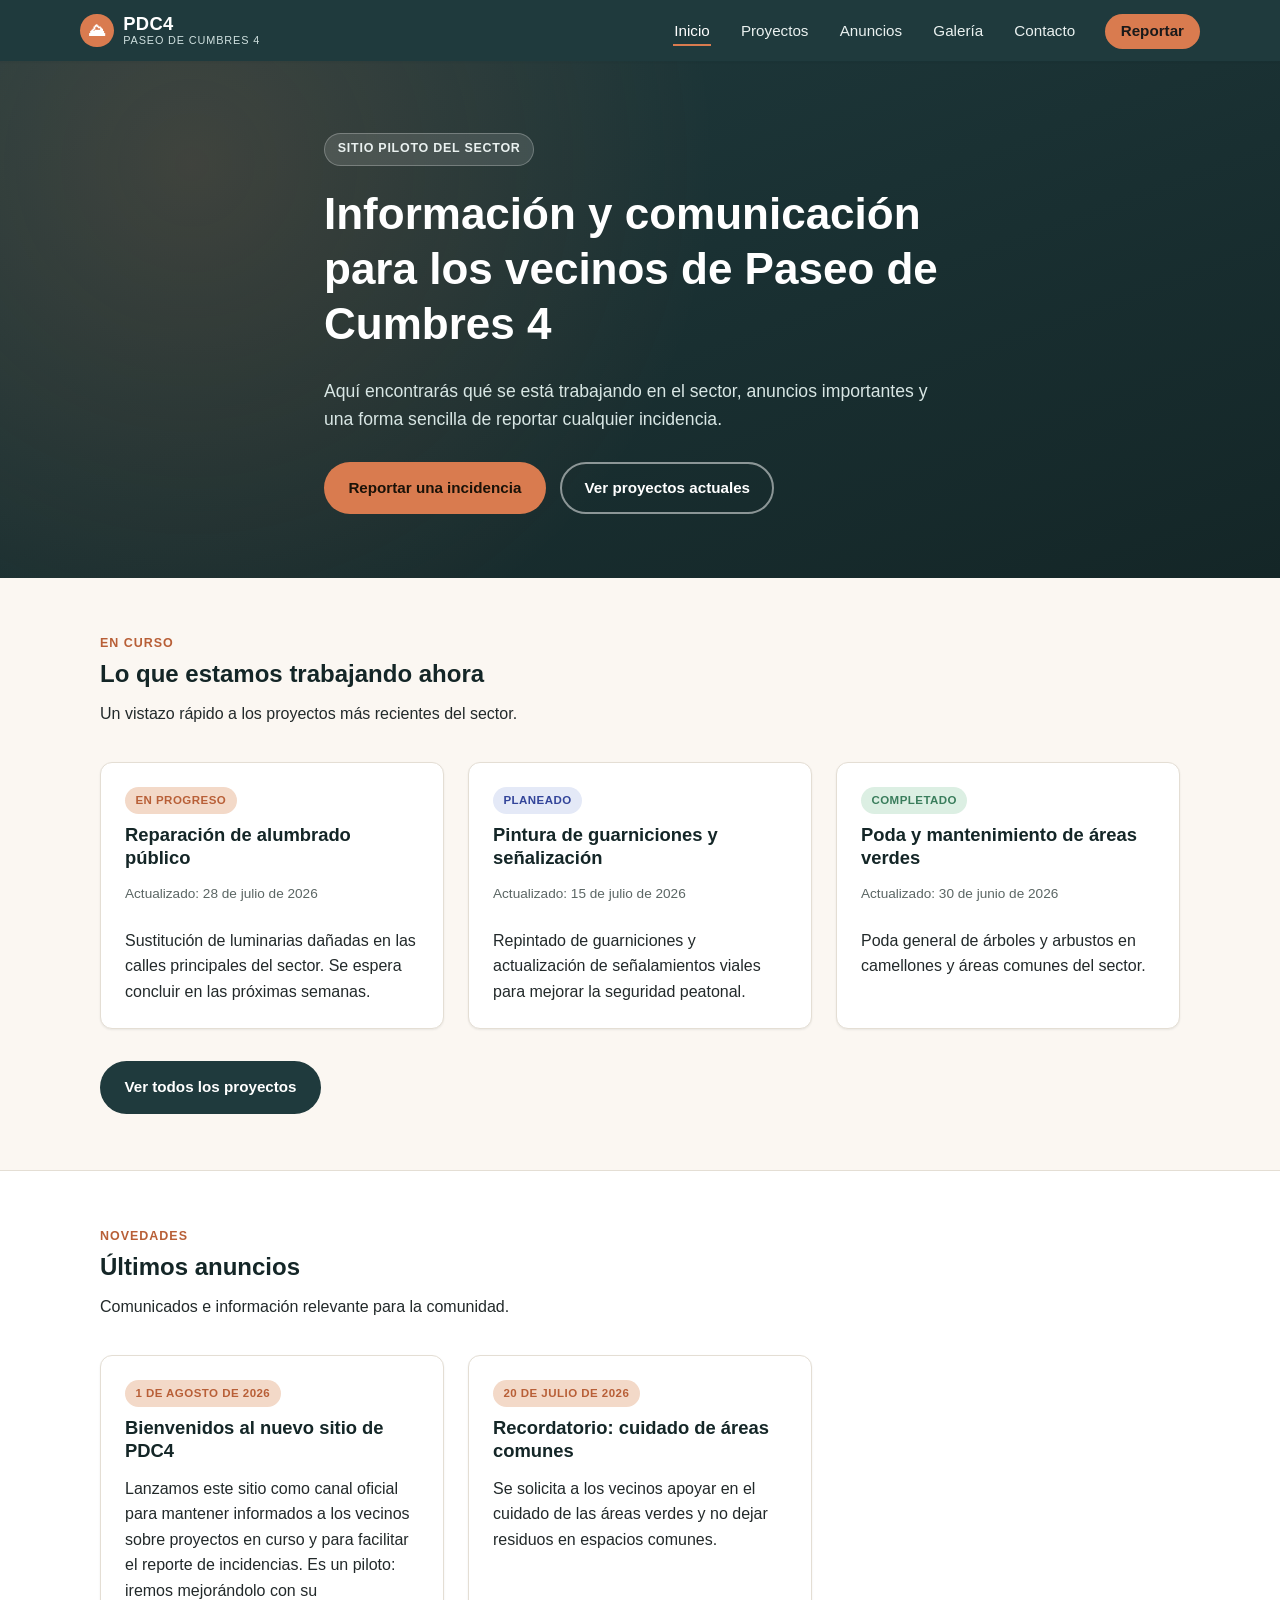
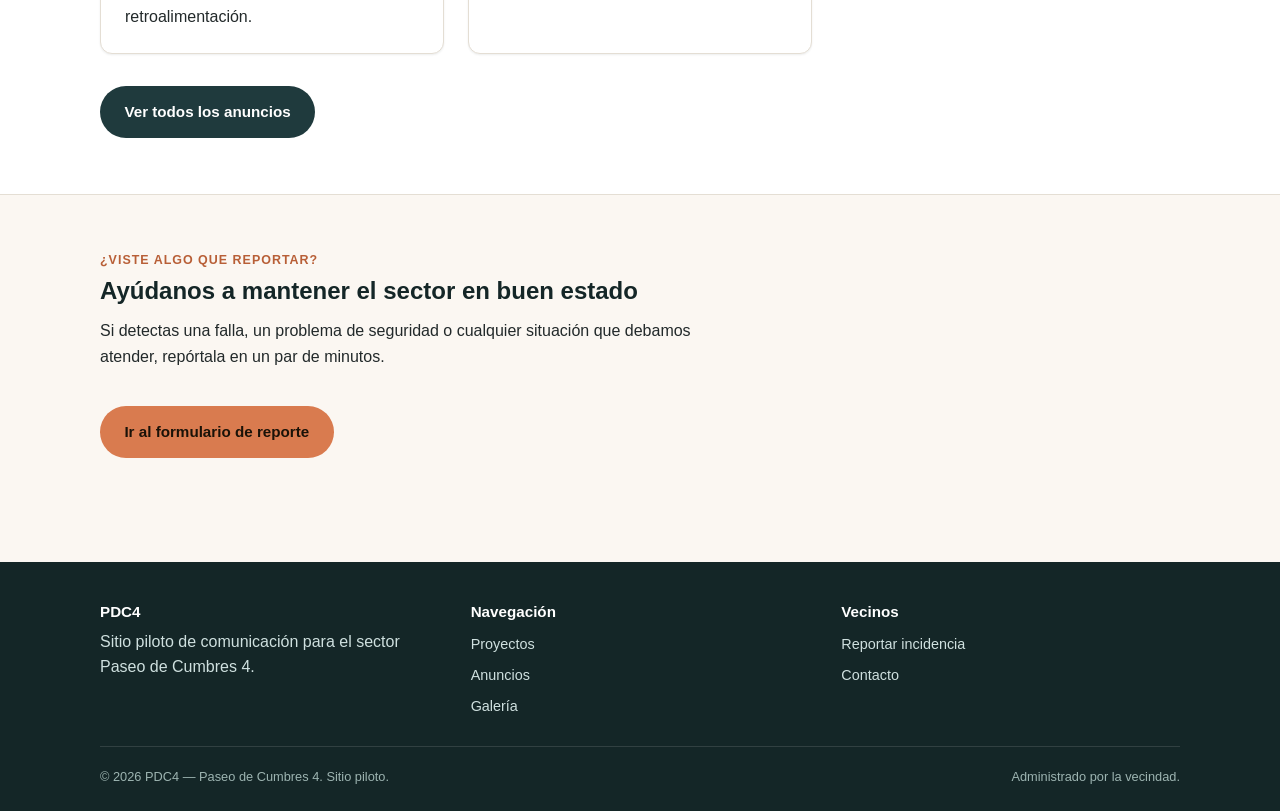
==== index.html @ 250b93a7 "Sitio inicial PDC4: página del sector Paseo de Cumbres 4 Sitio estático piloto para informar a los v" ====
<!DOCTYPE html>
<html lang="es">
<head>
  <meta charset="UTF-8" />
  <meta name="viewport" content="width=device-width, initial-scale=1.0" />
  <title>PDC4 · Paseo de Cumbres 4</title>
  <meta name="description" content="Sitio oficial del sector Paseo de Cumbres 4: proyectos en curso, anuncios y reporte de incidencias para los vecinos." />
  <link rel="icon" href="data:image/svg+xml,%3Csvg xmlns='http://www.w3.org/2000/svg' viewBox='0 0 100 100'%3E%3Crect width='100' height='100' rx='20' fill='%231f3a3d'/%3E%3Cpath d='M15 72 L38 34 L52 56 L65 28 L90 72 Z' fill='%23d97b4f'/%3E%3C/svg%3E" />
  <link rel="stylesheet" href="css/styles.css" />
</head>
<body>
  <a class="skip-link" href="#main">Saltar al contenido principal</a>

  <header class="site-header">
    <nav class="nav container" data-open="false">
      <a class="nav__brand" href="index.html">
        <span class="nav__brand-mark" aria-hidden="true">⛰</span>
        <span class="nav__brand-text">
          PDC4
          <span class="nav__brand-sub">Paseo de Cumbres 4</span>
        </span>
      </a>
      <button class="nav__toggle" type="button" aria-expanded="false" aria-controls="nav-list" aria-label="Abrir menú de navegación">
        <span class="nav__toggle-icon"></span>
      </button>
      <ul class="nav__list" id="nav-list">
        <li><a class="nav__link" href="index.html" aria-current="page">Inicio</a></li>
        <li><a class="nav__link" href="proyectos.html">Proyectos</a></li>
        <li><a class="nav__link" href="anuncios.html">Anuncios</a></li>
        <li><a class="nav__link" href="galeria.html">Galería</a></li>
        <li><a class="nav__link" href="contacto.html">Contacto</a></li>
        <li><a class="nav__link nav__cta" href="reportar.html">Reportar</a></li>
      </ul>
    </nav>
  </header>

  <main id="main">
    <section class="hero">
      <div class="container hero__inner">
        <span class="hero__eyebrow">Sitio piloto del sector</span>
        <h1>Información y comunicación para los vecinos de Paseo de Cumbres 4</h1>
        <p>
          Aquí encontrarás qué se está trabajando en el sector, anuncios importantes
          y una forma sencilla de reportar cualquier incidencia.
        </p>
        <div class="hero__actions">
          <a class="btn btn--primary" href="reportar.html">Reportar una incidencia</a>
          <a class="btn btn--outline" href="proyectos.html">Ver proyectos actuales</a>
        </div>
      </div>
    </section>

    <section class="section">
      <div class="container">
        <div class="section__head">
          <span class="section__kicker">En curso</span>
          <h2>Lo que estamos trabajando ahora</h2>
          <p>Un vistazo rápido a los proyectos más recientes del sector.</p>
        </div>
        <div class="grid" id="proyectos-destacados">
          <p class="state-msg">Cargando proyectos…</p>
        </div>
        <div class="section__foot">
          <a class="btn btn--solid-dark" href="proyectos.html">Ver todos los proyectos</a>
        </div>
      </div>
    </section>

    <section class="section section--muted">
      <div class="container">
        <div class="section__head">
          <span class="section__kicker">Novedades</span>
          <h2>Últimos anuncios</h2>
          <p>Comunicados e información relevante para la comunidad.</p>
        </div>
        <div class="grid" id="anuncios-destacados">
          <p class="state-msg">Cargando anuncios…</p>
        </div>
        <div class="section__foot">
          <a class="btn btn--solid-dark" href="anuncios.html">Ver todos los anuncios</a>
        </div>
      </div>
    </section>

    <section class="section">
      <div class="container">
        <div class="section__head">
          <span class="section__kicker">¿Viste algo que reportar?</span>
          <h2>Ayúdanos a mantener el sector en buen estado</h2>
          <p>
            Si detectas una falla, un problema de seguridad o cualquier situación que
            debamos atender, repórtala en un par de minutos.
          </p>
        </div>
        <a class="btn btn--primary" href="reportar.html">Ir al formulario de reporte</a>
      </div>
    </section>
  </main>

  <footer class="site-footer">
    <div class="container">
      <div class="footer-grid">
        <div>
          <h4>PDC4</h4>
          <p>Sitio piloto de comunicación para el sector Paseo de Cumbres 4.</p>
        </div>
        <div>
          <h4>Navegación</h4>
          <a href="proyectos.html">Proyectos</a>
          <a href="anuncios.html">Anuncios</a>
          <a href="galeria.html">Galería</a>
        </div>
        <div>
          <h4>Vecinos</h4>
          <a href="reportar.html">Reportar incidencia</a>
          <a href="contacto.html">Contacto</a>
        </div>
      </div>
      <div class="site-footer__bottom">
        <span>© 2026 PDC4 — Paseo de Cumbres 4. Sitio piloto.</span>
        <span>Administrado por la vecindad.</span>
      </div>
    </div>
  </footer>

  <script src="js/main.js"></script>
</body>
</html>
---- css/styles.css ----
/* ==========================================================================
   PDC4 — Paseo de Cumbres 4
   Hoja de estilos principal
   ========================================================================== */

:root {
  /* Paleta — inspirada en las montañas ("Cumbres") y calidez vecinal */
  --color-primary: #1f3a3d;
  --color-primary-dark: #142627;
  --color-primary-light: #2f5458;
  --color-accent: #d97b4f;
  --color-accent-dark: #b85f37;
  --color-accent-light: #f3d9c8;
  --color-bg: #fbf7f2;
  --color-surface: #ffffff;
  --color-text: #22292a;
  --color-text-muted: #5b6664;
  --color-border: #e4ded4;
  --color-success: #3a7d5c;
  --color-danger: #b3432b;

  --font-base: -apple-system, BlinkMacSystemFont, "Segoe UI", Roboto, Helvetica, Arial, sans-serif;

  --radius-sm: 6px;
  --radius-md: 12px;
  --radius-lg: 20px;

  --shadow-sm: 0 1px 2px rgba(20, 38, 39, 0.08);
  --shadow-md: 0 6px 20px rgba(20, 38, 39, 0.10);

  --max-width: 1120px;
}

/* -------------------------------------------------------------------------
   Reset básico
   ------------------------------------------------------------------------- */
*,
*::before,
*::after {
  box-sizing: border-box;
}

html {
  scroll-behavior: smooth;
}

body {
  margin: 0;
  font-family: var(--font-base);
  color: var(--color-text);
  background: var(--color-bg);
  line-height: 1.6;
  -webkit-font-smoothing: antialiased;
}

img {
  max-width: 100%;
  display: block;
}

h1, h2, h3, h4 {
  line-height: 1.25;
  margin: 0 0 0.5em;
  color: var(--color-primary-dark);
}

p {
  margin: 0 0 1em;
}

a {
  color: var(--color-accent-dark);
}

ul {
  margin: 0;
  padding: 0;
  list-style: none;
}

button {
  font-family: inherit;
}

:focus-visible {
  outline: 3px solid var(--color-accent);
  outline-offset: 2px;
}

.container {
  width: 100%;
  max-width: var(--max-width);
  margin: 0 auto;
  padding: 0 1.25rem;
}

.visually-hidden {
  position: absolute;
  width: 1px;
  height: 1px;
  padding: 0;
  margin: -1px;
  overflow: hidden;
  clip: rect(0, 0, 0, 0);
  white-space: nowrap;
  border: 0;
}

.skip-link {
  position: absolute;
  left: -999px;
  top: 0;
  background: var(--color-primary-dark);
  color: #fff;
  padding: 0.75rem 1.25rem;
  z-index: 100;
  border-radius: 0 0 var(--radius-sm) 0;
}

.skip-link:focus {
  left: 0;
}

/* -------------------------------------------------------------------------
   Encabezado / navegación
   ------------------------------------------------------------------------- */
.site-header {
  background: var(--color-primary);
  color: #fff;
  position: sticky;
  top: 0;
  z-index: 50;
  box-shadow: var(--shadow-sm);
}

.nav {
  display: flex;
  align-items: center;
  justify-content: space-between;
  padding: 0.85rem 0;
}

.nav__brand {
  display: flex;
  align-items: center;
  gap: 0.6rem;
  color: #fff;
  text-decoration: none;
  font-weight: 700;
  font-size: 1.15rem;
  letter-spacing: 0.02em;
}

.nav__brand-mark {
  display: inline-flex;
  align-items: center;
  justify-content: center;
  width: 2.1rem;
  height: 2.1rem;
  border-radius: 50%;
  background: var(--color-accent);
  font-size: 1.1rem;
}

.nav__brand-text {
  display: flex;
  flex-direction: column;
  line-height: 1.1;
}

.nav__brand-sub {
  font-weight: 400;
  font-size: 0.68rem;
  color: #cfe0df;
  text-transform: uppercase;
  letter-spacing: 0.08em;
}

.nav__toggle {
  display: none;
  background: transparent;
  border: 1px solid rgba(255, 255, 255, 0.35);
  border-radius: var(--radius-sm);
  color: #fff;
  width: 2.5rem;
  height: 2.5rem;
  align-items: center;
  justify-content: center;
  cursor: pointer;
}

.nav__toggle-icon,
.nav__toggle-icon::before,
.nav__toggle-icon::after {
  display: block;
  width: 1.25rem;
  height: 2px;
  background: #fff;
  position: relative;
  transition: transform 0.2s ease, opacity 0.2s ease;
}

.nav__toggle-icon::before,
.nav__toggle-icon::after {
  content: "";
  position: absolute;
  left: 0;
}

.nav__toggle-icon::before {
  top: -6px;
}

.nav__toggle-icon::after {
  top: 6px;
}

.nav__list {
  display: flex;
  gap: 1.75rem;
  align-items: center;
}

.nav__link {
  color: #eaf1f0;
  text-decoration: none;
  font-size: 0.95rem;
  font-weight: 500;
  padding: 0.35rem 0.1rem;
  border-bottom: 2px solid transparent;
}

.nav__link:hover,
.nav__link:focus-visible {
  border-bottom-color: var(--color-accent);
}

.nav__link[aria-current="page"] {
  border-bottom-color: var(--color-accent);
  color: #fff;
}

.nav__cta {
  background: var(--color-accent);
  color: #1a1a1a;
  padding: 0.5rem 1rem;
  border-radius: 999px;
  font-weight: 700;
}

.nav__cta:hover,
.nav__cta:focus-visible {
  background: var(--color-accent-dark);
  color: #fff;
  border-bottom-color: transparent;
}

@media (max-width: 760px) {
  .nav__toggle {
    display: inline-flex;
  }

  .nav__list {
    position: absolute;
    top: 100%;
    left: 0;
    right: 0;
    background: var(--color-primary-dark);
    flex-direction: column;
    align-items: stretch;
    gap: 0;
    max-height: 0;
    overflow: hidden;
    transition: max-height 0.25s ease;
  }

  .nav[data-open="true"] .nav__list {
    max-height: 26rem;
  }

  .nav[data-open="true"] .nav__toggle-icon {
    background: transparent;
  }

  .nav[data-open="true"] .nav__toggle-icon::before {
    transform: translateY(6px) rotate(45deg);
  }

  .nav[data-open="true"] .nav__toggle-icon::after {
    transform: translateY(-6px) rotate(-45deg);
  }

  .nav__link {
    padding: 0.9rem 1.25rem;
    border-bottom: 1px solid rgba(255, 255, 255, 0.08);
    border-radius: 0;
  }

  .nav__link[aria-current="page"] {
    background: rgba(217, 123, 79, 0.15);
  }

  .nav__cta {
    margin: 0.75rem 1.25rem;
    text-align: center;
    border-radius: var(--radius-sm);
  }
}

/* -------------------------------------------------------------------------
   Hero
   ------------------------------------------------------------------------- */
.hero {
  background:
    radial-gradient(circle at 15% 20%, rgba(217, 123, 79, 0.18), transparent 45%),
    linear-gradient(160deg, var(--color-primary) 0%, var(--color-primary-dark) 100%);
  color: #fff;
  padding: 4.5rem 0 4rem;
}

.hero__inner {
  max-width: 42rem;
}

.hero__eyebrow {
  display: inline-block;
  background: rgba(255, 255, 255, 0.12);
  border: 1px solid rgba(255, 255, 255, 0.25);
  color: #eaf1f0;
  font-size: 0.78rem;
  font-weight: 600;
  letter-spacing: 0.06em;
  text-transform: uppercase;
  padding: 0.35rem 0.8rem;
  border-radius: 999px;
  margin-bottom: 1.25rem;
}

.hero h1 {
  color: #fff;
  font-size: clamp(2rem, 4vw, 2.75rem);
  margin-bottom: 0.6em;
}

.hero p {
  color: #d8e6e4;
  font-size: 1.1rem;
  max-width: 38rem;
}

.hero__actions {
  display: flex;
  flex-wrap: wrap;
  gap: 0.9rem;
  margin-top: 1.75rem;
}

/* -------------------------------------------------------------------------
   Botones
   ------------------------------------------------------------------------- */
.btn {
  display: inline-flex;
  align-items: center;
  gap: 0.5rem;
  padding: 0.75rem 1.4rem;
  border-radius: 999px;
  font-weight: 700;
  text-decoration: none;
  border: 2px solid transparent;
  cursor: pointer;
  font-size: 0.95rem;
  transition: transform 0.15s ease, background 0.15s ease, color 0.15s ease;
}

.btn:hover {
  transform: translateY(-1px);
}

.btn--primary {
  background: var(--color-accent);
  color: #1a1208;
}

.btn--primary:hover,
.btn--primary:focus-visible {
  background: var(--color-accent-dark);
  color: #fff;
}

.btn--outline {
  border-color: rgba(255, 255, 255, 0.5);
  color: #fff;
}

.btn--outline:hover,
.btn--outline:focus-visible {
  border-color: #fff;
  background: rgba(255, 255, 255, 0.08);
}

.btn--solid-dark {
  background: var(--color-primary);
  color: #fff;
}

.btn--solid-dark:hover,
.btn--solid-dark:focus-visible {
  background: var(--color-primary-dark);
}

/* -------------------------------------------------------------------------
   Secciones genéricas
   ------------------------------------------------------------------------- */
.section {
  padding: 3.5rem 0;
}

.section--muted {
  background: var(--color-surface);
  border-top: 1px solid var(--color-border);
  border-bottom: 1px solid var(--color-border);
}

.section__head {
  max-width: 40rem;
  margin-bottom: 2.25rem;
}

.section__kicker {
  color: var(--color-accent-dark);
  font-weight: 700;
  text-transform: uppercase;
  font-size: 0.78rem;
  letter-spacing: 0.08em;
  margin-bottom: 0.4em;
  display: block;
}

.section__foot {
  margin-top: 2rem;
}

/* -------------------------------------------------------------------------
   Tarjetas
   ------------------------------------------------------------------------- */
.grid {
  display: grid;
  gap: 1.5rem;
  grid-template-columns: repeat(auto-fill, minmax(260px, 1fr));
}

.card {
  background: var(--color-surface);
  border: 1px solid var(--color-border);
  border-radius: var(--radius-md);
  padding: 1.5rem;
  box-shadow: var(--shadow-sm);
  display: flex;
  flex-direction: column;
  gap: 0.6rem;
}

.card__badge {
  align-self: flex-start;
  font-size: 0.72rem;
  font-weight: 700;
  text-transform: uppercase;
  letter-spacing: 0.04em;
  padding: 0.25rem 0.65rem;
  border-radius: 999px;
  background: var(--color-accent-light);
  color: var(--color-accent-dark);
}

.card__badge--en-progreso {
  background: var(--color-accent-light);
  color: var(--color-accent-dark);
}

.card__badge--planeado {
  background: #e4e9f7;
  color: #33459a;
}

.card__badge--completado {
  background: #dcefe3;
  color: var(--color-success);
}

.card h3 {
  margin-bottom: 0.2em;
  font-size: 1.15rem;
}

.card__meta {
  color: var(--color-text-muted);
  font-size: 0.85rem;
}

.card__desc {
  color: var(--color-text);
  margin-bottom: 0;
}

.card--placeholder {
  align-items: center;
  justify-content: center;
  text-align: center;
  color: var(--color-text-muted);
  border-style: dashed;
}

.state-msg {
  color: var(--color-text-muted);
  font-style: italic;
}

/* -------------------------------------------------------------------------
   Galería
   ------------------------------------------------------------------------- */
.gallery-grid {
  display: grid;
  gap: 1rem;
  grid-template-columns: repeat(auto-fill, minmax(220px, 1fr));
}

.gallery-item {
  aspect-ratio: 4 / 3;
  border-radius: var(--radius-md);
  overflow: hidden;
  background: linear-gradient(135deg, var(--color-primary-light), var(--color-primary));
  display: flex;
  align-items: center;
  justify-content: center;
  color: #eaf1f0;
  text-align: center;
  padding: 1rem;
  border: 1px solid var(--color-border);
}

.gallery-item img {
  width: 100%;
  height: 100%;
  object-fit: cover;
}

.gallery-item__placeholder {
  font-size: 0.85rem;
}

/* -------------------------------------------------------------------------
   Formulario / Reportar
   ------------------------------------------------------------------------- */
.report-panel {
  background: var(--color-surface);
  border: 1px solid var(--color-border);
  border-radius: var(--radius-lg);
  padding: 1.5rem;
  box-shadow: var(--shadow-md);
}

.report-panel iframe {
  width: 100%;
  min-height: 900px;
  border: 0;
  border-radius: var(--radius-md);
}

.report-fallback {
  margin-top: 1rem;
  padding: 1rem 1.25rem;
  background: var(--color-accent-light);
  border-radius: var(--radius-sm);
  font-size: 0.92rem;
}

.field-list {
  display: grid;
  gap: 0.75rem;
  grid-template-columns: repeat(auto-fill, minmax(220px, 1fr));
  margin-top: 1.25rem;
}

.field-list li {
  background: var(--color-bg);
  border: 1px solid var(--color-border);
  border-radius: var(--radius-sm);
  padding: 0.8rem 1rem;
  font-size: 0.9rem;
}

.field-list strong {
  display: block;
  color: var(--color-primary-dark);
  margin-bottom: 0.15em;
}

/* -------------------------------------------------------------------------
   Contacto
   ------------------------------------------------------------------------- */
.contact-grid {
  display: grid;
  gap: 1.5rem;
  grid-template-columns: repeat(auto-fit, minmax(260px, 1fr));
}

.contact-card {
  background: var(--color-surface);
  border: 1px solid var(--color-border);
  border-radius: var(--radius-md);
  padding: 1.5rem;
}

.contact-card__icon {
  width: 2.5rem;
  height: 2.5rem;
  border-radius: 50%;
  background: var(--color-accent-light);
  color: var(--color-accent-dark);
  display: flex;
  align-items: center;
  justify-content: center;
  font-size: 1.2rem;
  margin-bottom: 0.75rem;
}

.editable-note {
  display: inline-block;
  margin-top: 0.5rem;
  font-size: 0.78rem;
  color: var(--color-danger);
  background: #fbe6e0;
  padding: 0.2rem 0.55rem;
  border-radius: var(--radius-sm);
}

/* -------------------------------------------------------------------------
   Pie de página
   ------------------------------------------------------------------------- */
.site-footer {
  background: var(--color-primary-dark);
  color: #cfe0df;
  padding: 2.5rem 0 1.5rem;
  margin-top: 3rem;
}

.footer-grid {
  display: grid;
  gap: 2rem;
  grid-template-columns: repeat(auto-fit, minmax(200px, 1fr));
  margin-bottom: 1.5rem;
}

.footer-grid h4 {
  color: #fff;
  font-size: 0.95rem;
}

.footer-grid a {
  color: #cfe0df;
  text-decoration: none;
  display: block;
  padding: 0.25rem 0;
  font-size: 0.9rem;
}

.footer-grid a:hover {
  color: var(--color-accent);
}

.site-footer__bottom {
  border-top: 1px solid rgba(255, 255, 255, 0.12);
  padding-top: 1.25rem;
  font-size: 0.8rem;
  color: #9db4b1;
  display: flex;
  flex-wrap: wrap;
  gap: 0.5rem 1rem;
  justify-content: space-between;
}

/* -------------------------------------------------------------------------
   Responsive helpers
   ------------------------------------------------------------------------- */
@media (max-width: 600px) {
  .section {
    padding: 2.5rem 0;
  }

  .hero {
    padding: 3.25rem 0 2.75rem;
  }

  .report-panel iframe {
    min-height: 1100px;
  }
}
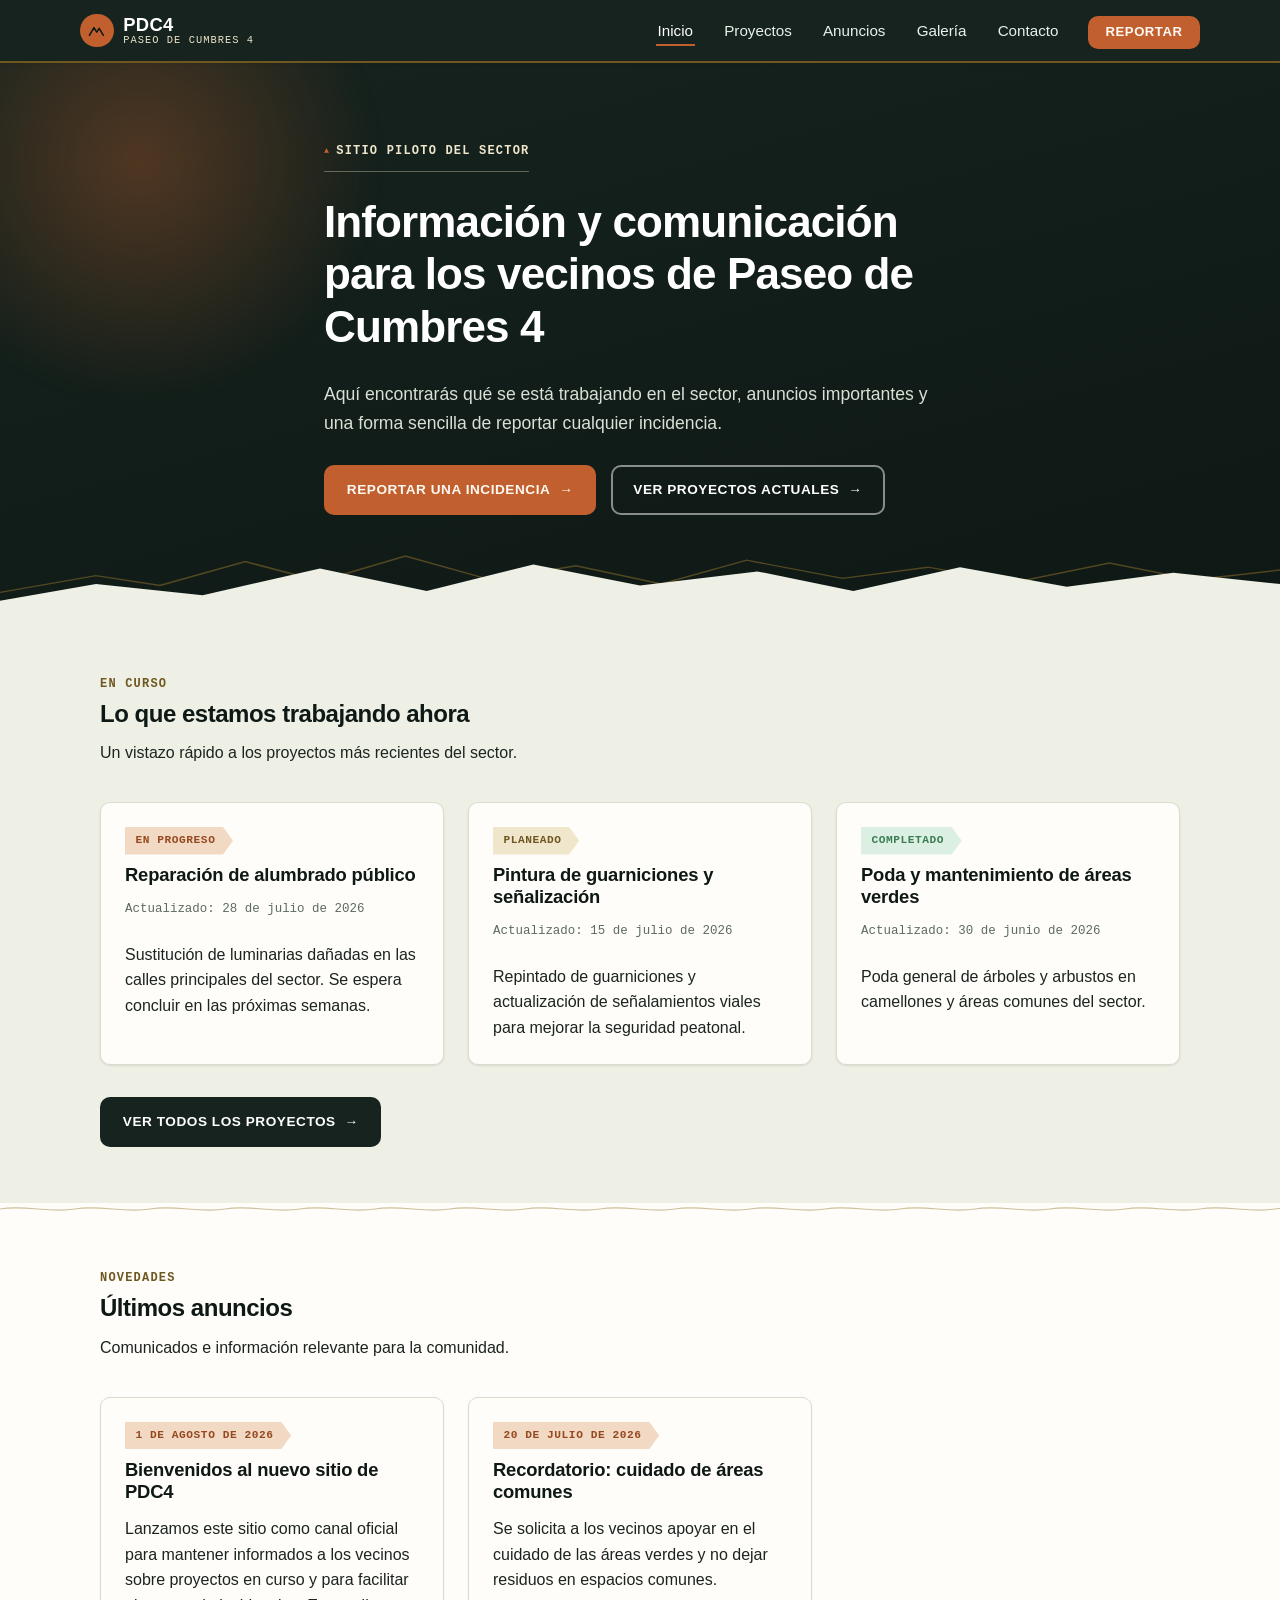
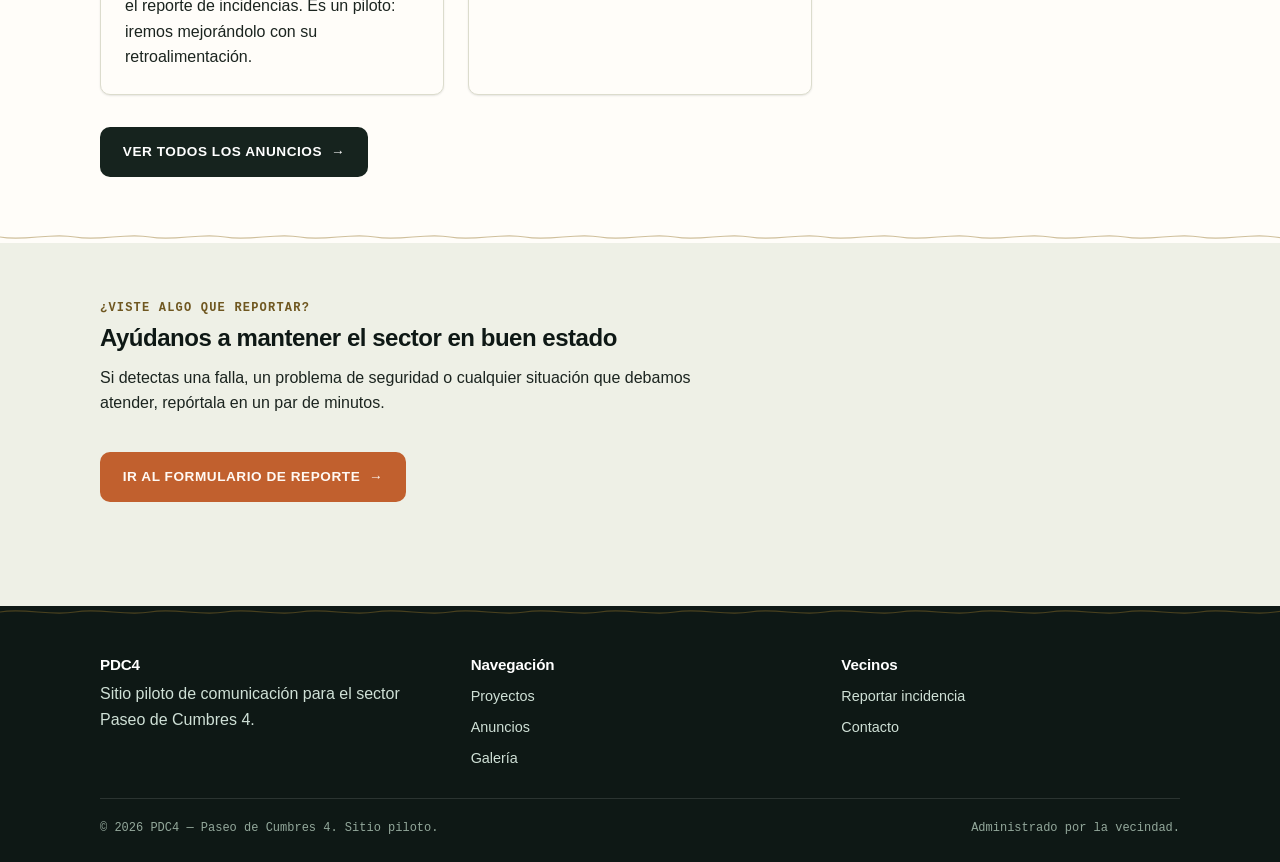
==== commit 756d725c: "Rediseñar el sitio con identidad de señalética de montaña Eleva el piloto de un look genérico de pla" ====
--- a/index.html
+++ b/index.html
@@ -5,7 +5,7 @@
   <meta name="viewport" content="width=device-width, initial-scale=1.0" />
   <title>PDC4 · Paseo de Cumbres 4</title>
   <meta name="description" content="Sitio oficial del sector Paseo de Cumbres 4: proyectos en curso, anuncios y reporte de incidencias para los vecinos." />
-  <link rel="icon" href="data:image/svg+xml,%3Csvg xmlns='http://www.w3.org/2000/svg' viewBox='0 0 100 100'%3E%3Crect width='100' height='100' rx='20' fill='%231f3a3d'/%3E%3Cpath d='M15 72 L38 34 L52 56 L65 28 L90 72 Z' fill='%23d97b4f'/%3E%3C/svg%3E" />
+  <link rel="icon" href="data:image/svg+xml,%3Csvg xmlns='http://www.w3.org/2000/svg' viewBox='0 0 100 100'%3E%3Crect width='100' height='100' rx='20' fill='%2316231e'/%3E%3Cpath d='M15 72 L38 34 L52 56 L65 28 L90 72 Z' fill='%23c1602e'/%3E%3C/svg%3E" />
   <link rel="stylesheet" href="css/styles.css" />
 </head>
 <body>
@@ -14,7 +14,7 @@
   <header class="site-header">
     <nav class="nav container" data-open="false">
       <a class="nav__brand" href="index.html">
-        <span class="nav__brand-mark" aria-hidden="true">⛰</span>
+        <span class="nav__brand-mark" aria-hidden="true"><svg viewBox="0 0 24 24" width="18" height="18" fill="none" stroke="currentColor" stroke-width="2.2" stroke-linecap="round" stroke-linejoin="round"><path d="M2 19 L8.5 8 L12.5 14.5 L16 9 L22 19"/></svg></span>
         <span class="nav__brand-text">
           PDC4
           <span class="nav__brand-sub">Paseo de Cumbres 4</span>
--- a/css/styles.css
+++ b/css/styles.css
@@ -1,32 +1,41 @@
 /* ==========================================================================
    PDC4 — Paseo de Cumbres 4
    Hoja de estilos principal
+
+   Sistema visual: señalética de sendero de montaña. La paleta y las curvas
+   de nivel (líneas topográficas) vienen del nombre del sector — "Paseo de
+   Cumbres" — y se usan como motivo repetido: horizonte de montaña al pie
+   del hero, y una línea de curva de nivel como costura entre secciones.
    ========================================================================== */
 
 :root {
-  /* Paleta — inspirada en las montañas ("Cumbres") y calidez vecinal */
-  --color-primary: #1f3a3d;
-  --color-primary-dark: #142627;
-  --color-primary-light: #2f5458;
-  --color-accent: #d97b4f;
-  --color-accent-dark: #b85f37;
-  --color-accent-light: #f3d9c8;
-  --color-bg: #fbf7f2;
-  --color-surface: #ffffff;
-  --color-text: #22292a;
-  --color-text-muted: #5b6664;
-  --color-border: #e4ded4;
-  --color-success: #3a7d5c;
-  --color-danger: #b3432b;
+  /* Paleta — tonos de piedra, pino y atardecer sobre cumbres */
+  --color-primary: #16231e;
+  --color-primary-dark: #0e1815;
+  --color-primary-light: #2f4a3d;
+  --color-accent: #c1602e;
+  --color-accent-dark: #96481f;
+  --color-accent-light: #f1d9c4;
+  --color-gold: #94742a;
+  --color-gold-dark: #6f5720;
+  --color-gold-light: #efe6cc;
+  --color-bg: #eef0e6;
+  --color-surface: #fffdf9;
+  --color-text: #1b241f;
+  --color-text-muted: #5c6b60;
+  --color-border: #dcdccd;
+  --color-success: #3c7d54;
+  --color-danger: #a8412a;
 
   --font-base: -apple-system, BlinkMacSystemFont, "Segoe UI", Roboto, Helvetica, Arial, sans-serif;
-
-  --radius-sm: 6px;
-  --radius-md: 12px;
-  --radius-lg: 20px;
-
-  --shadow-sm: 0 1px 2px rgba(20, 38, 39, 0.08);
-  --shadow-md: 0 6px 20px rgba(20, 38, 39, 0.10);
+  --font-mono: ui-monospace, "SF Mono", "Cascadia Mono", "Segoe UI Mono", Menlo, Consolas, monospace;
+
+  --radius-sm: 4px;
+  --radius-md: 10px;
+  --radius-lg: 18px;
+
+  --shadow-sm: 0 1px 2px rgba(14, 24, 21, 0.10);
+  --shadow-md: 0 10px 28px rgba(14, 24, 21, 0.14);
 
   --max-width: 1120px;
 }
@@ -59,9 +68,15 @@
 }
 
 h1, h2, h3, h4 {
-  line-height: 1.25;
+  line-height: 1.2;
   margin: 0 0 0.5em;
   color: var(--color-primary-dark);
+  letter-spacing: -0.01em;
+}
+
+h1, h2 {
+  font-weight: 800;
+  letter-spacing: -0.02em;
 }
 
 p {
@@ -122,6 +137,36 @@
 }
 
 /* -------------------------------------------------------------------------
+   Motivo topográfico — costura entre secciones
+   Se usa como ::before/::after (sin marcado extra) sobre .section--muted y
+   .site-footer. Los colores están fijos en el data-URI (no toman variables
+   CSS); si cambia --color-gold o --color-border, actualizar aquí también.
+   ------------------------------------------------------------------------- */
+.section--muted,
+.site-footer {
+  position: relative;
+}
+
+.section--muted::before,
+.section--muted::after,
+.site-footer::before {
+  content: "";
+  position: absolute;
+  left: 0;
+  right: 0;
+  height: 12px;
+  background-image: url("data:image/svg+xml,%3Csvg xmlns='http://www.w3.org/2000/svg' viewBox='0 0 1200 16' preserveAspectRatio='none'%3E%3Cpath d='M0,8 C100,2 200,14 300,8 C400,2 500,14 600,8 C700,2 800,14 900,8 C1000,2 1100,14 1200,8' fill='none' stroke='%2394742a' stroke-width='1.4'/%3E%3C/svg%3E");
+  background-repeat: repeat-x;
+  background-size: 300px 12px;
+  opacity: 0.45;
+  pointer-events: none;
+}
+
+.section--muted::before { top: 0; }
+.section--muted::after { bottom: 0; transform: scaleY(-1); }
+.site-footer::before { top: 0; }
+
+/* -------------------------------------------------------------------------
    Encabezado / navegación
    ------------------------------------------------------------------------- */
 .site-header {
@@ -131,6 +176,7 @@
   top: 0;
   z-index: 50;
   box-shadow: var(--shadow-sm);
+  border-bottom: 2px solid var(--color-gold-dark);
 }
 
 .nav {
@@ -159,7 +205,12 @@
   height: 2.1rem;
   border-radius: 50%;
   background: var(--color-accent);
-  font-size: 1.1rem;
+  color: var(--color-primary-dark);
+}
+
+.nav__brand-mark svg {
+  width: 1.05rem;
+  height: 1.05rem;
 }
 
 .nav__brand-text {
@@ -169,11 +220,12 @@
 }
 
 .nav__brand-sub {
+  font-family: var(--font-mono);
   font-weight: 400;
-  font-size: 0.68rem;
-  color: #cfe0df;
+  font-size: 0.65rem;
+  color: var(--color-gold-light);
   text-transform: uppercase;
-  letter-spacing: 0.08em;
+  letter-spacing: 0.1em;
 }
 
 .nav__toggle {
@@ -222,17 +274,18 @@
 }
 
 .nav__link {
-  color: #eaf1f0;
+  color: #eaf1ea;
   text-decoration: none;
   font-size: 0.95rem;
   font-weight: 500;
   padding: 0.35rem 0.1rem;
   border-bottom: 2px solid transparent;
+  transition: border-color 0.15s ease, color 0.15s ease;
 }
 
 .nav__link:hover,
 .nav__link:focus-visible {
-  border-bottom-color: var(--color-accent);
+  border-bottom-color: var(--color-gold);
 }
 
 .nav__link[aria-current="page"] {
@@ -242,10 +295,13 @@
 
 .nav__cta {
   background: var(--color-accent);
-  color: #1a1a1a;
-  padding: 0.5rem 1rem;
-  border-radius: 999px;
+  color: #fff9f4;
+  padding: 0.5rem 1.1rem;
+  border-radius: var(--radius-md);
   font-weight: 700;
+  text-transform: uppercase;
+  font-size: 0.82rem;
+  letter-spacing: 0.04em;
 }
 
 .nav__cta:hover,
@@ -297,13 +353,12 @@
   }
 
   .nav__link[aria-current="page"] {
-    background: rgba(217, 123, 79, 0.15);
+    background: rgba(193, 96, 46, 0.18);
   }
 
   .nav__cta {
     margin: 0.75rem 1.25rem;
     text-align: center;
-    border-radius: var(--radius-sm);
   }
 }
 
@@ -311,29 +366,77 @@
    Hero
    ------------------------------------------------------------------------- */
 .hero {
-  background:
-    radial-gradient(circle at 15% 20%, rgba(217, 123, 79, 0.18), transparent 45%),
-    linear-gradient(160deg, var(--color-primary) 0%, var(--color-primary-dark) 100%);
-  color: #fff;
-  padding: 4.5rem 0 4rem;
+  position: relative;
+  overflow: hidden;
+  background: linear-gradient(165deg, var(--color-primary) 0%, var(--color-primary-dark) 100%);
+  color: #fff;
+  padding: 4.5rem 0 6.5rem;
+  isolation: isolate;
+}
+
+.hero::before {
+  content: "";
+  position: absolute;
+  top: -140px;
+  left: -100px;
+  width: 480px;
+  height: 480px;
+  border-radius: 50%;
+  background: radial-gradient(circle, rgba(193, 96, 46, 0.35), transparent 70%);
+  filter: blur(10px);
+  animation: heroGlowDrift 22s ease-in-out infinite;
+  z-index: 0;
+}
+
+@keyframes heroGlowDrift {
+  0%, 100% { transform: translate(0, 0); }
+  50% { transform: translate(70px, 40px); }
+}
+
+@media (prefers-reduced-motion: reduce) {
+  .hero::before { animation: none; }
+}
+
+/* Horizonte de montaña — silueta que cierra el hero contra el fondo de la
+   página. El fill es --color-bg en hexadecimal fijo (no puede tomar la
+   variable dentro de un data-URI); mantenerlos sincronizados si cambia. */
+.hero::after {
+  content: "";
+  position: absolute;
+  left: 0;
+  right: 0;
+  bottom: 0;
+  height: 70px;
+  background-image: url("data:image/svg+xml,%3Csvg xmlns='http://www.w3.org/2000/svg' viewBox='0 0 1200 100' preserveAspectRatio='none'%3E%3Cpath d='M0,62 L90,38 L150,52 L230,18 L300,46 L380,10 L460,44 L540,24 L620,50 L700,16 L790,42 L870,26 L950,48 L1040,20 L1120,44 L1200,30' fill='none' stroke='%2394742a' stroke-width='2' opacity='0.5'/%3E%3Cpath d='M0,100 L0,74 L90,50 L190,66 L300,28 L400,60 L500,22 L600,52 L710,32 L800,60 L900,26 L1000,54 L1100,34 L1200,50 L1200,100 Z' fill='%23eef0e6'/%3E%3C/svg%3E");
+  background-size: 100% 100%;
+  z-index: 1;
 }
 
 .hero__inner {
+  position: relative;
+  z-index: 2;
   max-width: 42rem;
 }
 
 .hero__eyebrow {
-  display: inline-block;
-  background: rgba(255, 255, 255, 0.12);
-  border: 1px solid rgba(255, 255, 255, 0.25);
-  color: #eaf1f0;
-  font-size: 0.78rem;
+  display: inline-flex;
+  align-items: center;
+  gap: 0.5em;
+  font-family: var(--font-mono);
+  font-size: 0.75rem;
   font-weight: 600;
-  letter-spacing: 0.06em;
+  letter-spacing: 0.1em;
   text-transform: uppercase;
-  padding: 0.35rem 0.8rem;
-  border-radius: 999px;
-  margin-bottom: 1.25rem;
+  color: var(--color-gold-light);
+  border-bottom: 1px solid rgba(239, 230, 204, 0.35);
+  padding-bottom: 0.6rem;
+  margin-bottom: 1.5rem;
+}
+
+.hero__eyebrow::before {
+  content: "▲";
+  color: var(--color-accent);
+  font-size: 0.7em;
 }
 
 .hero h1 {
@@ -343,7 +446,7 @@
 }
 
 .hero p {
-  color: #d8e6e4;
+  color: #d9e0d5;
   font-size: 1.1rem;
   max-width: 38rem;
 }
@@ -361,30 +464,42 @@
 .btn {
   display: inline-flex;
   align-items: center;
-  gap: 0.5rem;
-  padding: 0.75rem 1.4rem;
-  border-radius: 999px;
+  gap: 0.55rem;
+  padding: 0.75rem 1.3rem;
+  border-radius: var(--radius-md);
   font-weight: 700;
   text-decoration: none;
+  text-transform: uppercase;
+  letter-spacing: 0.04em;
   border: 2px solid transparent;
   cursor: pointer;
-  font-size: 0.95rem;
-  transition: transform 0.15s ease, background 0.15s ease, color 0.15s ease;
+  font-size: 0.85rem;
+  transition: transform 0.15s ease, background 0.15s ease, color 0.15s ease, box-shadow 0.15s ease;
+}
+
+.btn::after {
+  content: "→";
+  transition: transform 0.15s ease;
 }
 
 .btn:hover {
   transform: translateY(-1px);
 }
 
+.btn:hover::after {
+  transform: translateX(3px);
+}
+
 .btn--primary {
   background: var(--color-accent);
-  color: #1a1208;
+  color: #fff9f4;
 }
 
 .btn--primary:hover,
 .btn--primary:focus-visible {
   background: var(--color-accent-dark);
   color: #fff;
+  box-shadow: var(--shadow-md);
 }
 
 .btn--outline {
@@ -394,7 +509,7 @@
 
 .btn--outline:hover,
 .btn--outline:focus-visible {
-  border-color: #fff;
+  border-color: var(--color-gold);
   background: rgba(255, 255, 255, 0.08);
 }
 
@@ -406,6 +521,7 @@
 .btn--solid-dark:hover,
 .btn--solid-dark:focus-visible {
   background: var(--color-primary-dark);
+  box-shadow: var(--shadow-md);
 }
 
 /* -------------------------------------------------------------------------
@@ -417,8 +533,8 @@
 
 .section--muted {
   background: var(--color-surface);
-  border-top: 1px solid var(--color-border);
-  border-bottom: 1px solid var(--color-border);
+  padding-top: calc(3.5rem + 10px);
+  padding-bottom: calc(3.5rem + 10px);
 }
 
 .section__head {
@@ -427,12 +543,13 @@
 }
 
 .section__kicker {
-  color: var(--color-accent-dark);
+  font-family: var(--font-mono);
+  color: var(--color-gold-dark);
   font-weight: 700;
   text-transform: uppercase;
-  font-size: 0.78rem;
-  letter-spacing: 0.08em;
-  margin-bottom: 0.4em;
+  font-size: 0.75rem;
+  letter-spacing: 0.1em;
+  margin-bottom: 0.5em;
   display: block;
 }
 
@@ -458,16 +575,24 @@
   display: flex;
   flex-direction: column;
   gap: 0.6rem;
+  transition: transform 0.2s ease, box-shadow 0.2s ease, border-color 0.2s ease;
+}
+
+.card:hover {
+  transform: translateY(-3px);
+  box-shadow: var(--shadow-md);
+  border-color: var(--color-gold);
 }
 
 .card__badge {
   align-self: flex-start;
-  font-size: 0.72rem;
+  font-family: var(--font-mono);
+  font-size: 0.7rem;
   font-weight: 700;
   text-transform: uppercase;
-  letter-spacing: 0.04em;
-  padding: 0.25rem 0.65rem;
-  border-radius: 999px;
+  letter-spacing: 0.05em;
+  padding: 0.3rem 1.1rem 0.3rem 0.65rem;
+  clip-path: polygon(0 0, calc(100% - 10px) 0, 100% 50%, calc(100% - 10px) 100%, 0 100%);
   background: var(--color-accent-light);
   color: var(--color-accent-dark);
 }
@@ -478,8 +603,8 @@
 }
 
 .card__badge--planeado {
-  background: #e4e9f7;
-  color: #33459a;
+  background: var(--color-gold-light);
+  color: var(--color-gold-dark);
 }
 
 .card__badge--completado {
@@ -493,8 +618,9 @@
 }
 
 .card__meta {
+  font-family: var(--font-mono);
   color: var(--color-text-muted);
-  font-size: 0.85rem;
+  font-size: 0.78rem;
 }
 
 .card__desc {
@@ -514,6 +640,30 @@
   color: var(--color-text-muted);
   font-style: italic;
 }
+
+/* -------------------------------------------------------------------------
+   Animación de aparición al hacer scroll
+   El JS añade .reveal antes de observar y .is-visible al entrar en pantalla;
+   si prefers-reduced-motion está activo, el JS no añade ninguna de las dos
+   clases y el contenido queda visible de inmediato.
+   ------------------------------------------------------------------------- */
+.reveal {
+  opacity: 0;
+  transform: translateY(16px);
+  transition: opacity 0.6s ease, transform 0.6s ease;
+}
+
+.reveal.is-visible {
+  opacity: 1;
+  transform: none;
+}
+
+.grid > .reveal:nth-child(1) { transition-delay: 0ms; }
+.grid > .reveal:nth-child(2) { transition-delay: 70ms; }
+.grid > .reveal:nth-child(3) { transition-delay: 140ms; }
+.grid > .reveal:nth-child(4) { transition-delay: 210ms; }
+.grid > .reveal:nth-child(5) { transition-delay: 280ms; }
+.grid > .reveal:nth-child(6) { transition-delay: 350ms; }
 
 /* -------------------------------------------------------------------------
    Galería
@@ -532,10 +682,16 @@
   display: flex;
   align-items: center;
   justify-content: center;
-  color: #eaf1f0;
+  color: #eaf1ea;
   text-align: center;
   padding: 1rem;
   border: 1px solid var(--color-border);
+  transition: transform 0.2s ease, box-shadow 0.2s ease;
+}
+
+.gallery-item:hover {
+  transform: translateY(-3px);
+  box-shadow: var(--shadow-md);
 }
 
 .gallery-item img {
@@ -545,7 +701,8 @@
 }
 
 .gallery-item__placeholder {
-  font-size: 0.85rem;
+  font-family: var(--font-mono);
+  font-size: 0.8rem;
 }
 
 /* -------------------------------------------------------------------------
@@ -609,6 +766,13 @@
   border: 1px solid var(--color-border);
   border-radius: var(--radius-md);
   padding: 1.5rem;
+  transition: transform 0.2s ease, box-shadow 0.2s ease, border-color 0.2s ease;
+}
+
+.contact-card:hover {
+  transform: translateY(-3px);
+  box-shadow: var(--shadow-md);
+  border-color: var(--color-gold);
 }
 
 .contact-card__icon {
@@ -620,17 +784,17 @@
   display: flex;
   align-items: center;
   justify-content: center;
-  font-size: 1.2rem;
   margin-bottom: 0.75rem;
 }
 
 .editable-note {
   display: inline-block;
   margin-top: 0.5rem;
-  font-size: 0.78rem;
+  font-family: var(--font-mono);
+  font-size: 0.72rem;
   color: var(--color-danger);
   background: #fbe6e0;
-  padding: 0.2rem 0.55rem;
+  padding: 0.25rem 0.6rem;
   border-radius: var(--radius-sm);
 }
 
@@ -639,8 +803,8 @@
    ------------------------------------------------------------------------- */
 .site-footer {
   background: var(--color-primary-dark);
-  color: #cfe0df;
-  padding: 2.5rem 0 1.5rem;
+  color: #cfe0d6;
+  padding: calc(2.5rem + 10px) 0 1.5rem;
   margin-top: 3rem;
 }
 
@@ -657,7 +821,7 @@
 }
 
 .footer-grid a {
-  color: #cfe0df;
+  color: #cfe0d6;
   text-decoration: none;
   display: block;
   padding: 0.25rem 0;
@@ -665,14 +829,15 @@
 }
 
 .footer-grid a:hover {
-  color: var(--color-accent);
+  color: var(--color-gold);
 }
 
 .site-footer__bottom {
   border-top: 1px solid rgba(255, 255, 255, 0.12);
   padding-top: 1.25rem;
-  font-size: 0.8rem;
-  color: #9db4b1;
+  font-family: var(--font-mono);
+  font-size: 0.75rem;
+  color: #93a89b;
   display: flex;
   flex-wrap: wrap;
   gap: 0.5rem 1rem;
@@ -687,8 +852,13 @@
     padding: 2.5rem 0;
   }
 
+  .section--muted {
+    padding-top: calc(2.5rem + 10px);
+    padding-bottom: calc(2.5rem + 10px);
+  }
+
   .hero {
-    padding: 3.25rem 0 2.75rem;
+    padding: 3.25rem 0 5rem;
   }
 
   .report-panel iframe {
